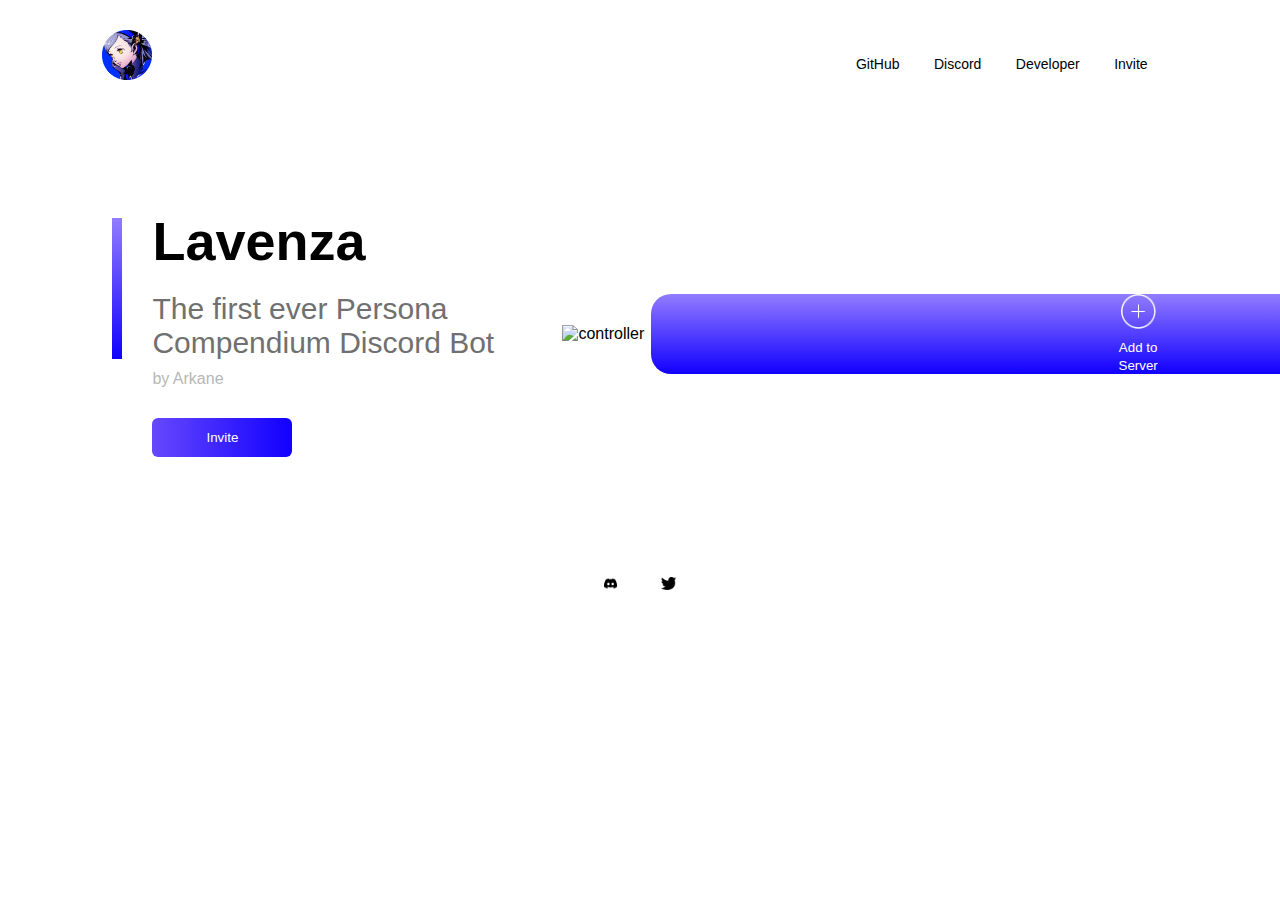
==== index.html @ a896301c "initial commit" ====
<!DOCTYPE html>
<html lang="en">
<head>
    <meta charset="UTF-8">
    <meta http-equiv="X-UA-Compatible" content="IE=edge">
    <meta name="viewport" content="width=device-width, initial-scale=1.0">
    <link rel="stylesheet" href="style.css">
    <title>Lavenza | The Persona Compendium</title>
</head>
<body>
    <div class="container">
        <div class="navbar">
            <img src="assets/logo.png" alt="logo" class="logo">
            <nav>
                <ul id="menuList">
                    <li><a href="/redirects/github">GitHub</a></li>
                    <li><a href="/redirects/discord">Discord</a></li>
                    <li><a href="/redirects/gitorg">Developer</a></li>
                    <li><a href="/redirects/invite"">Invite</a></li>
                </ul>
            </nav>
            <img src="assets/menu.png" alt="menu" class="menu-icon" onclick="togglemenu()">
        </div>

        <div class="row">
            <div class="col-1">
                <h2>Lavenza</h2>
                <h3>The first ever Persona Compendium Discord Bot</h3>
                <p>by Arkane</p>
                <h4></h4>
                <button type="button" onclick="invitelink()">Invite<img src="assets/arrow.png"></button>
            </div>
            <div class="col-2">
                <img src="assets/characters.png" alt="controller" class="controller">
                <div class="color-box"></div>
                <div class="add-btn">
                    <img src="assets/add.png">
                    <p><small><a href="/redirects/invite">Add to Server</a></small></p>
                </div>
            </div>
        </div>

        <div class="social-links">
            <a href="/redirects/discord"><img src="assets/dc.png" alt="Discord"></a>
            <a href="/redirects/twitter"><img src="assets/tw.png" alt="Twitter"></a>
        </div>
    </div>
    
    <script>

        var menuList = document.getElementById("menuList");
        menuList.style.maxHeight = "0px";

        function togglemenu() {
            if(menuList.style.maxHeight == "0px") {
                menuList.style.maxHeight = "130px";
            } else {
                menuList.style.maxHeight = "0px";
            }
        }

        function invitelink() {
            window.location.href = "/redirects/invite";
        }

    </script>

</body>
</html>
---- style.css ----
* {
    margin: 0;
    padding: 0;
    font-family: sans-serif;
}

.container {
    width: 100%;
    min-height: 100vh;
    padding-left: 8%;
    padding-right: 8%;
    box-sizing: border-box;
    overflow: hidden;
}

.navbar {
    width: 100%;
    display: flex;
    align-items: center;
}

.logo {
    width: 50px;
    cursor: pointer;
    margin: 30px 0;
}

.menu-icon {
    width: 25px;
    cursor: pointer;
    display: none;
}

nav {
    flex: 1;
    text-align: right;
}

nav ul li {
    list-style: none;
    display: inline-block;
    margin-right: 30px;
}

nav ul li a {
    text-decoration: none;
    color: #000;
    font-size: 14px;
}

nav ul li a:hover {
    color: #5e61ff;
}

.row {
    display: flex;
    justify-content: space-between;
    align-items: center;
    margin: 100px 0;
}

.col-1 {
    flex-basis: 40%;
    position: relative;
    margin-left: 50px;
}

.col-1 h2 {
    font-size: 54px;
}

.col-1 h3 {
    font-size: 30px;
    color: #707070;
    font-weight: 100;
    margin: 20px 0 10px;
}

.col-1 p {
    font-size: 16px;
    color: #b7b7b7;
    font-weight: 100;
}

.col-1 h4 {
    margin: 30px 0;
    font-size: 20px;
}

button {
    width: 140px;
    border: 0;
    padding: 12px 10px;
    outline: none;
    color: #fff;
    background: linear-gradient(to right, #6648fc, #1100ff);
    border-radius: 6px;
    cursor: pointer;
    transition: width 0.5s;
}

button img {
    width: 30px;
    display: none;
}

button:hover img {
    display: block;
}

button:hover {
    width: 160px;
    display: flex;
    align-items: center;
    justify-content: space-between;
}

.col-1::after {
    content: '';
    width: 10px;
    height: 57%;
    background: linear-gradient(#927cff, #1100ff);
    position: absolute;
    left: -40px;
    top: 8px;
}

.col-2 {
    position: relative;
    flex-basis: 60%;
    display: flex;
    align-items: center;
}

.col-2 a {
    text-decoration: none;
    color: #fff;
}

.col-2 .controller {
    width: 90%;
}

.color-box {
    position: absolute;
    right: 0;
    top: 0;
    background: linear-gradient(#927cff, #1100ff);
    border-radius: 20px 0 0 20px;
    height: 100%;
    width: 110%;
    z-index: -1;
    transform: translateX(150px);
}

.add-btn img {
    width: 35px;
    margin-bottom: 5px;
}

.add-btn {
    text-align: center;
    color: #fff;
    cursor: pointer;
}

.social-links img {
    height: 13px;
    margin: 20px;
    cursor: pointer;
}

.social-links {
    text-align: center;
}

@media only screen and (max-width:700px) {
    nav ul {
        width: 100%;
        background: linear-gradient(#6648fc, #1100ff);
        position: absolute;
        top: 75px;
        right: 0;
        z-index: 2;
    }

    nav ul li {
        display: block;
        margin-top: 10px;
        margin-bottom: 10px;
    }

    nav ul li a {
        color: #fff;
    }

    .menu-icon {
        display: block;
    }

    #menuList {
        overflow: hidden;
        transition: 0.5s;
    }

    .row {
        flex-direction: column-reverse;
        margin: 50px 0;
    }

    .col-2 {
        flex-basis: 100%;
        margin-bottom: 50px;
    }

    .col-2 .controller {
        width: 77%;
    }

    .color-box {
        transform: translateX(75px);
    }

    .col-1 {
        flex-basis: 100%;
    }

    .col-1 h2 {
        font-size: 35px;
    }

    .col-2 h3 {
        font-size: 15px;
    }
}
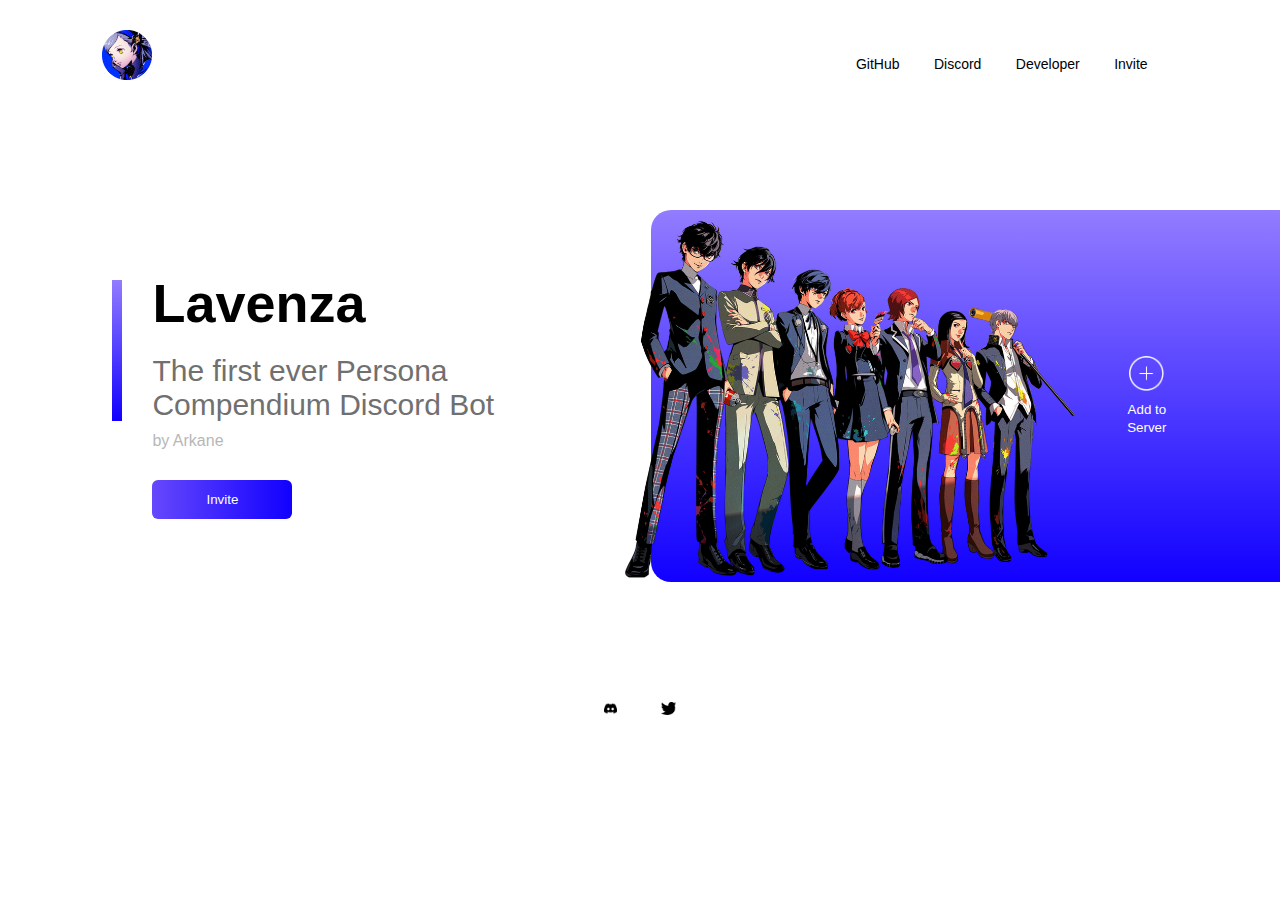
==== commit 78708f9c: "remove all unnecessary files and fix main image" ====
--- a/index.html
+++ b/index.html
@@ -31,7 +31,7 @@
                 <button type="button" onclick="invitelink()">Invite<img src="assets/arrow.png"></button>
             </div>
             <div class="col-2">
-                <img src="assets/characters.png" alt="controller" class="controller">
+                <img src="assets/characters.png" alt="characters" class="characters">
                 <div class="color-box"></div>
                 <div class="add-btn">
                     <img src="assets/add.png">
--- a/style.css
+++ b/style.css
@@ -137,7 +137,7 @@
     color: #fff;
 }
 
-.col-2 .controller {
+.col-2 .characters {
     width: 90%;
 }
 
@@ -213,7 +213,7 @@
         margin-bottom: 50px;
     }
 
-    .col-2 .controller {
+    .col-2 .characters {
         width: 77%;
     }
 
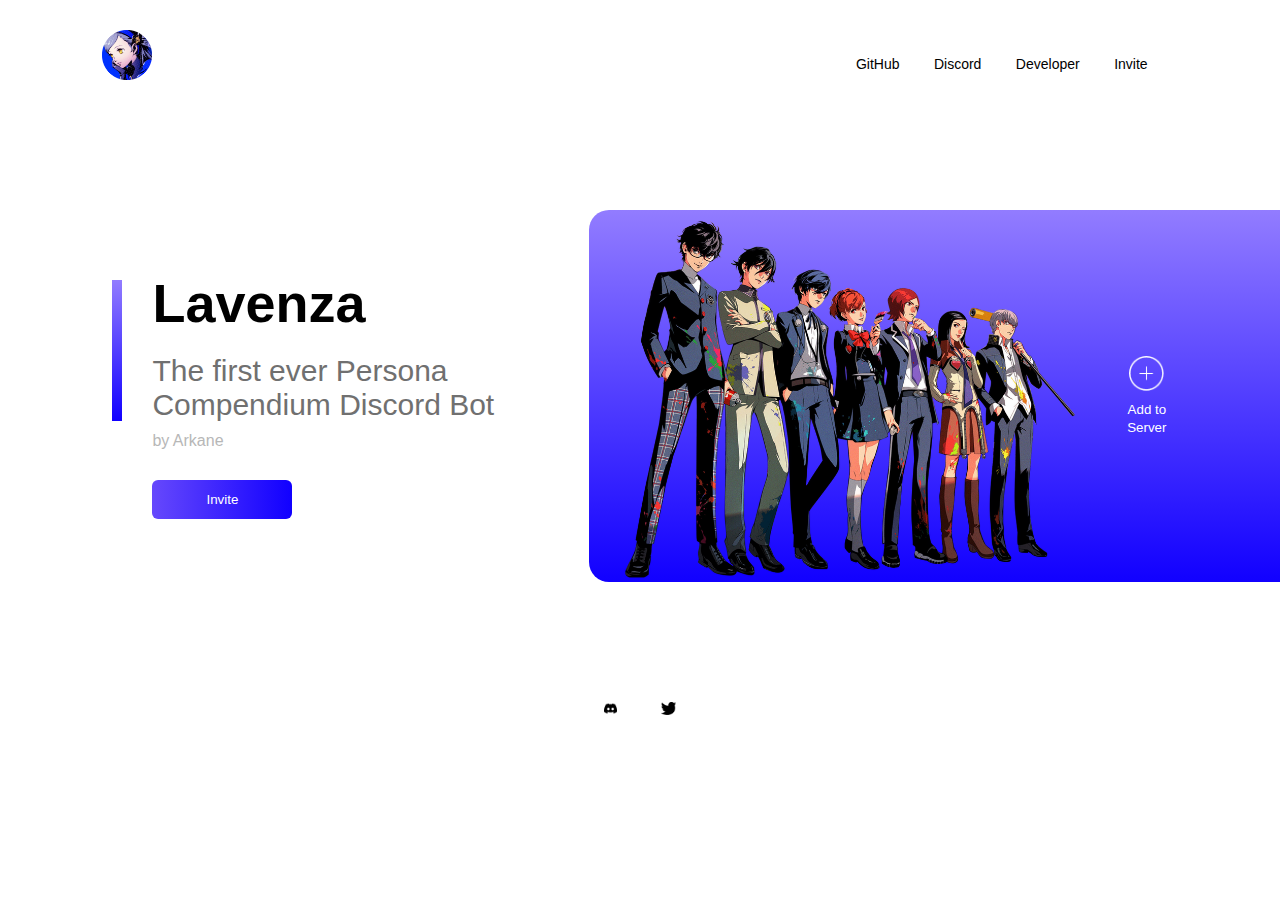
==== commit 93c04c69: "fix + button not functioning as intended" ====
--- a/index.html
+++ b/index.html
@@ -34,7 +34,7 @@
                 <img src="assets/characters.png" alt="characters" class="characters">
                 <div class="color-box"></div>
                 <div class="add-btn">
-                    <img src="assets/add.png">
+                    <a href="/redirects/invite"><img src="assets/add.png"></a>
                     <p><small><a href="/redirects/invite">Add to Server</a></small></p>
                 </div>
             </div>
--- a/style.css
+++ b/style.css
@@ -148,7 +148,7 @@
     background: linear-gradient(#927cff, #1100ff);
     border-radius: 20px 0 0 20px;
     height: 100%;
-    width: 110%;
+    width: 120%;
     z-index: -1;
     transform: translateX(150px);
 }
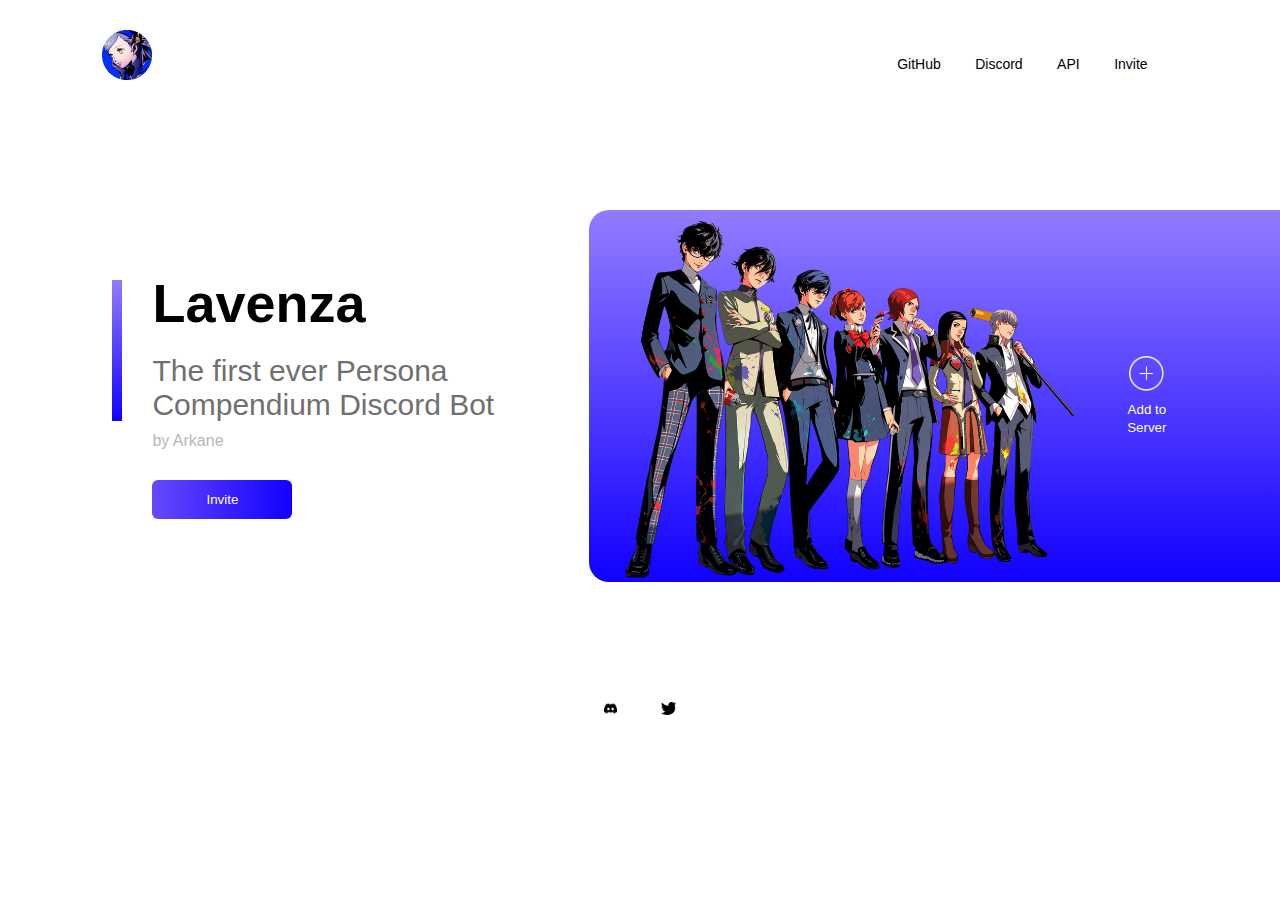
==== commit b30a3423: "initial creation of static api" ====
--- a/index.html
+++ b/index.html
@@ -15,7 +15,7 @@
                 <ul id="menuList">
                     <li><a href="/redirects/github">GitHub</a></li>
                     <li><a href="/redirects/discord">Discord</a></li>
-                    <li><a href="/redirects/gitorg">Developer</a></li>
+                    <li><a href="/api">API</a></li>
                     <li><a href="/redirects/invite"">Invite</a></li>
                 </ul>
             </nav>
--- a/style.css
+++ b/style.css
@@ -232,4 +232,20 @@
     .col-2 h3 {
         font-size: 15px;
     }
+}
+
+@media only screen and (min-width:1400px) {
+    .color-box {
+        transform: translateX(210px);
+        width: 120%;
+    }
+
+}
+
+@media only screen and (min-width:2600px) {
+    .color-box {
+        transform: translateX(310px);
+        width: 140%;
+    }
+
 }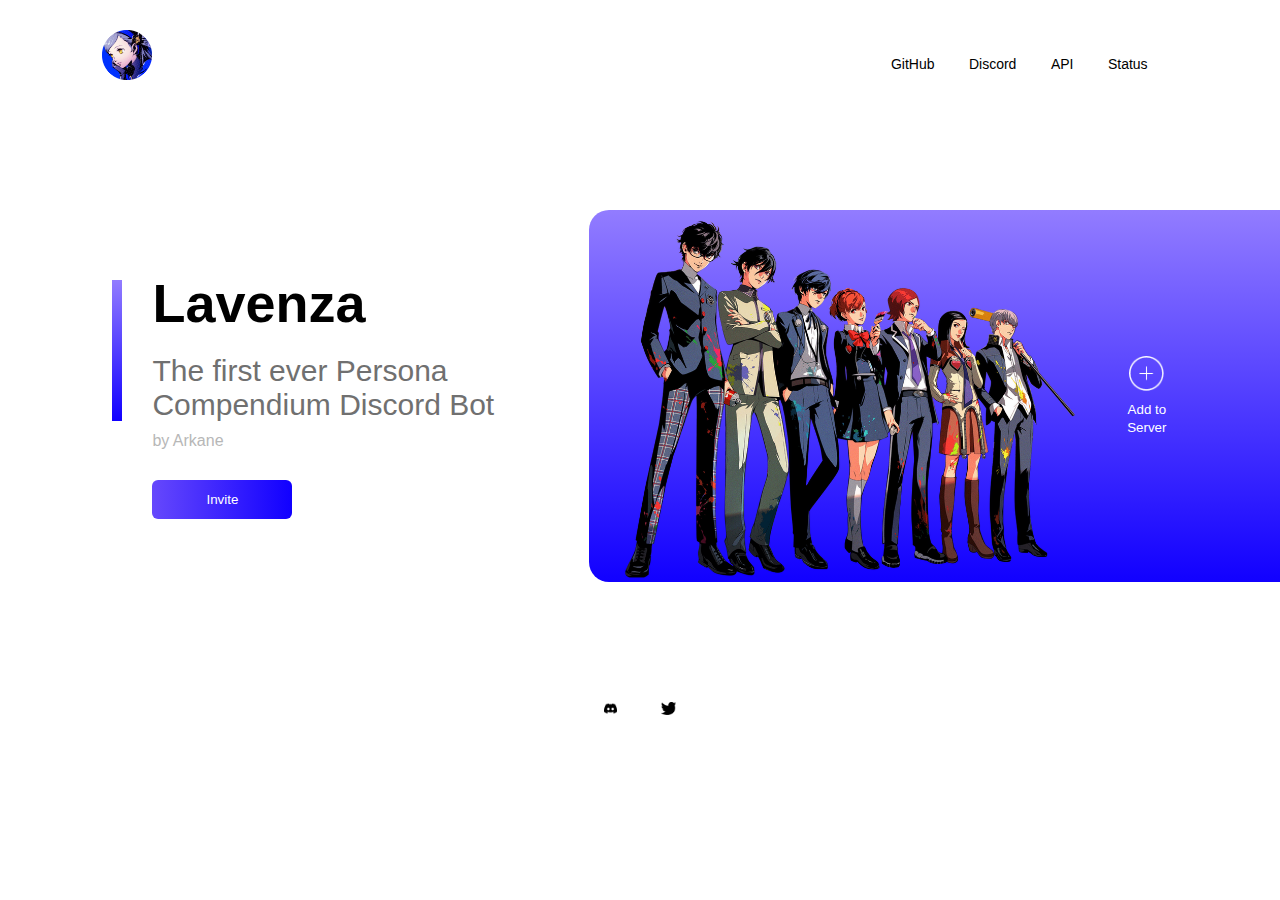
==== commit 93855022: "add status page" ====
--- a/index.html
+++ b/index.html
@@ -16,7 +16,7 @@
                     <li><a href="/redirects/github">GitHub</a></li>
                     <li><a href="/redirects/discord">Discord</a></li>
                     <li><a href="/api">API</a></li>
-                    <li><a href="/redirects/invite"">Invite</a></li>
+                    <li><a href="/redirects/status"">Status</a></li>
                 </ul>
             </nav>
             <img src="assets/menu.png" alt="menu" class="menu-icon" onclick="togglemenu()">
@@ -63,7 +63,9 @@
             window.location.href = "/redirects/invite";
         }
 
+        
     </script>
 
+    <script src="https://betteruptime.com/widgets/announcement.js" data-id="148312" async="async" type="text/javascript"></script>
 </body>
 </html>